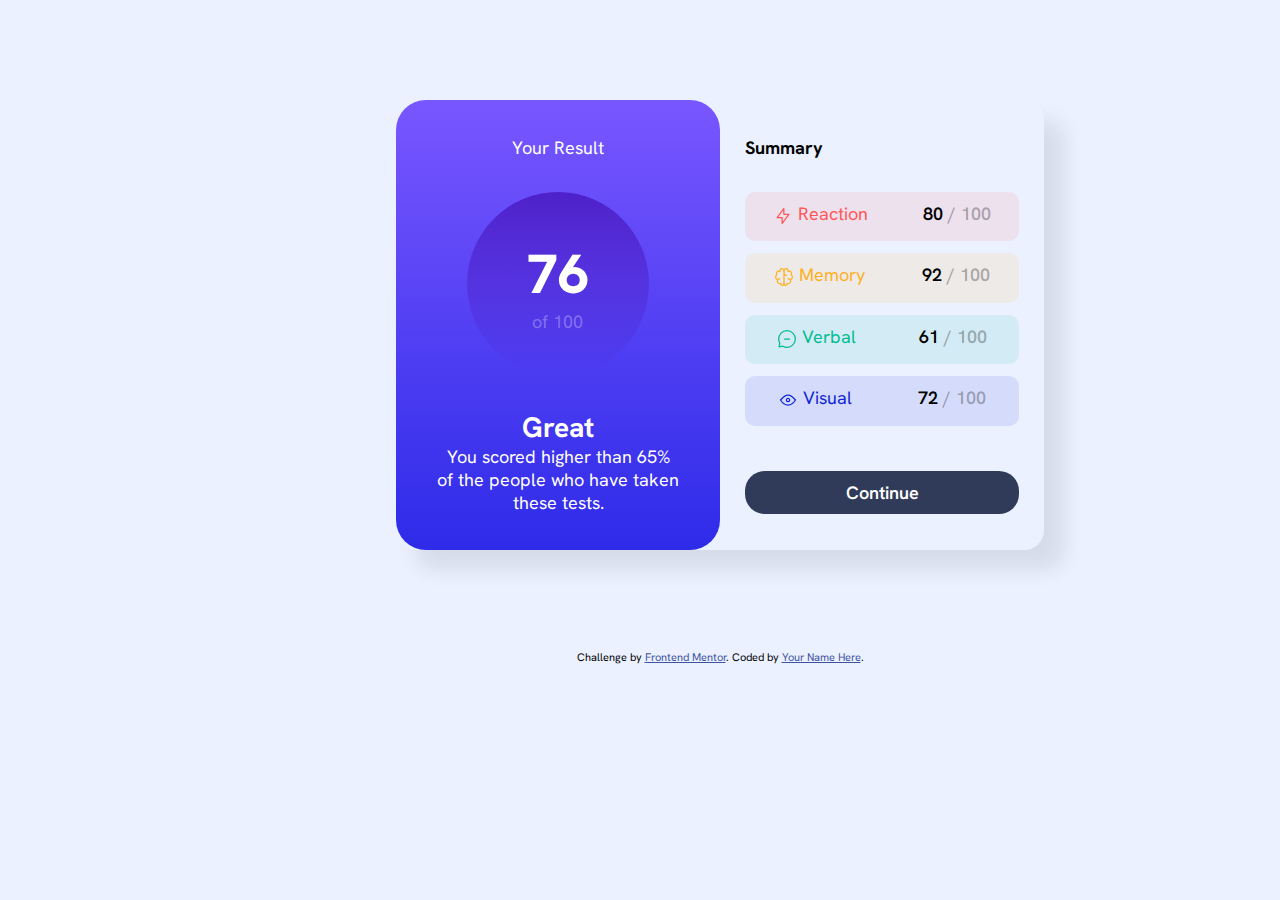
==== results-summary-component-main/index.html @ 086492dc "initial commit" ====
<!DOCTYPE html>
<html lang="en">
<head>
  <meta charset="UTF-8">
  <meta name="viewport" content="width=device-width, initial-scale=1.0"> <!-- displays site properly based on user's device -->

  <link rel="icon" type="image/png" sizes="32x32" href="./assets/images/favicon-32x32.png">
  <link rel="stylesheet" href="style/style.css">

  <title>Frontend Mentor | Results summary component</title>

  <!-- Feel free to remove these styles or customise in your own stylesheet 👍 -->
  <style>
    .attribution { font-size: 11px; text-align: center; }
    .attribution a { color: hsl(228, 45%, 44%); }
  </style>
</head>
<body>
  <div class="container">
    <div class="result">
      <div class="item">
        <p>Your Result</p>
      </div>

      <div class="pontuation item">
        <p><span id="result-number">76</span><br>of 100</p>
      </div>
      
      <div class="item">
        <span class="result-compliment">Great</span>
        <p>You scored higher than 65% of the people who have taken these tests.</p>
      </div>
      
    </div>
    <div class="summary-container">
      <div id="title">
        <p>Summary</p>
      </div>
      <div class="summary-list">
        <div class="item reaction">
          <div class="image-item-container">
            <img src="assets/images/icon-reaction.svg" alt="reaction icon" class="icon">
            Reaction
          </div>
          <div class="card-pontuation"> 80 <span class="out-of">/ 100</span></div>
        </div>
        <div class="item memory">
          <div>
            <img src="assets/images/icon-memory.svg" alt="reaction icon" class="icon">
            Memory
          </div>
          <div class="card-pontuation"> 92 <span class="out-of">/ 100</span></div>
        </div>
        <div class="item verbal">
          <div>
            <img src="assets/images/icon-verbal.svg" alt="reaction icon" class="icon">
            Verbal
          </div>
          <div class="card-pontuation"> 61 <span class="out-of">/ 100</span></div>
        </div>
        <div class="item visual">
          <div>
            <img src="assets/images/icon-visual.svg" alt="reaction icon" class="icon">
            Visual
          </div>
          <div class="card-pontuation"> 72 <span class="out-of">/ 100</span></div>
        </div>
      </div>
      <div class="continue-btn">Continue</div>
    </div>    
  </div>
  <div class="attribution">
    Challenge by <a href="https://www.frontendmentor.io?ref=challenge" target="_blank">Frontend Mentor</a>. 
    Coded by <a href="#">Your Name Here</a>.
  </div>
</body>
</html>
---- results-summary-component-main/style/style.css ----
* {
    box-sizing: border-box;
    margin: 0 auto;
}

@font-face {
    font-family: 'Hanken Grotesk';
    src: url('../assets/fonts/HankenGrotesk-VariableFont_wght.ttf') format('truetype');
}

body {
    width: 1440px;
    background-color: hsl(221, 100%, 96%);
    font-size: 18px;
    font-family: 'Hanken Grotesk';
}


.container {
    width: 45%;
    height: 450px;
    margin: 100px auto;
    display: flex;
    box-shadow: 20px 20px 20px hsla(0, 0%, 15%, 0.1);
    border-radius: 20px;
}

.result {
    width: 50%;
    background-image: linear-gradient(to bottom, hsl(252, 100%, 67%), hsl(241, 81%, 54%));
    padding: 20px 10px;
    text-align: center;
    color: white;
    display: flex;
    flex-wrap: wrap;
    align-content: space-around;
    justify-content: center;
    border-radius: 30px;
}

.result > .item {
    min-width: 60%;
}

.item > p {
    width: 80%;
}

.pontuation {
    background-image: linear-gradient(to bottom, hsla(256, 72%, 46%, 1), hsla(241, 72%, 46%, 0));
    width: 50%;
    height: 45%;
    border-radius: 50%;
}

.pontuation p {
    position: relative;
    top: 25%;
    color: rgba(255, 255, 255, 0.3);
}

#result-number {
    font-size: 55px;
    font-weight: 800;
    color: white;
}

.result-compliment {
    font-size: 28px;
    font-weight: 700;
    margin: auto;
}


.summary-container {
    width: 50%;
    padding: 20px 10px;
}

.summary-container {
    display: flex;
    flex-wrap: wrap;
    justify-content: center;
    align-content: space-around;
}

.summary-list {
    width: 100%;
    height: 60%;
    display: flex;
    flex-wrap: wrap;
}

.summary-list .item {
    min-width: 90%;
    height: 20%;
    padding: 10px 0px;
    border-radius: 10px;
    display: flex;
    align-items: baseline;
}

.icon {
    vertical-align: middle;
}

.reaction {
    color: hsl(0, 100%, 67%);
    background-color: hsl(0, 100%, 67%, 0.1);
}

.memory {
    color: hsl(39, 100%, 56%);
    background-color: hsl(39, 100%, 56%, 0.1);
}

.verbal {
    color: hsl(166, 100%, 37%);
    background-color: hsl(166, 100%, 37%, 0.1);
}

.visual {
    color: hsl(234, 85%, 45%);
    background-color: hsl(234, 85%, 45%, 0.1);
}

.card-pontuation {
    color: black;
    font-weight: 600;
}

.out-of {
    color: rgba(0, 0, 0, 0.3);
}

#title {
    width: 90%;
    font-weight: 700;
}

.continue-btn {
    color: white;
    text-align: center;
    vertical-align: middle;
    width: 90%;
    background-color: #303B59;
    padding: 10px;
    border-radius: 20px;
    font-weight: 600;
}
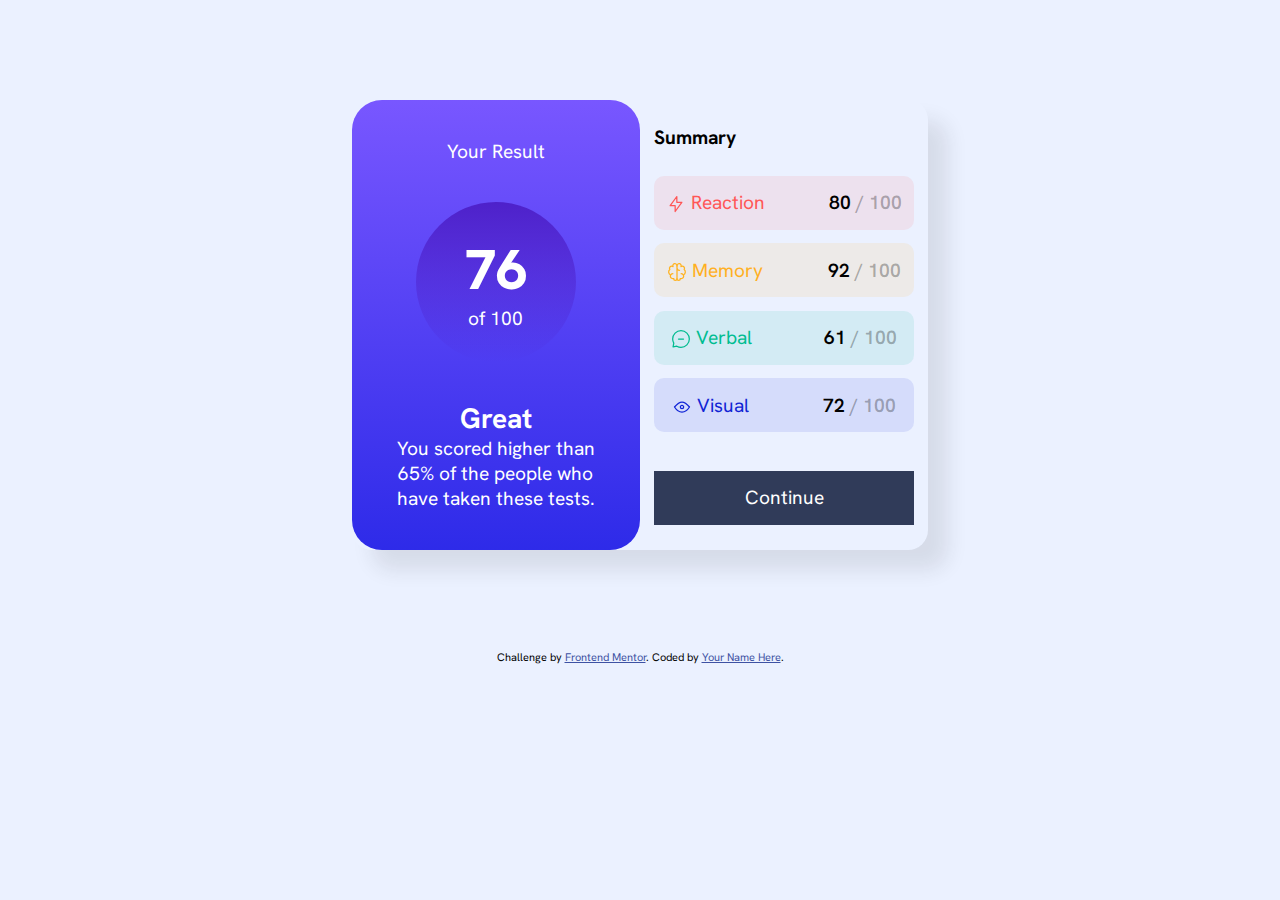
==== commit bd2464a7: "feat(summary-component): add responsiveness" ====
--- a/results-summary-component-main/index.html
+++ b/results-summary-component-main/index.html
@@ -23,7 +23,10 @@
       </div>
 
       <div class="pontuation item">
-        <p><span id="result-number">76</span><br>of 100</p>
+        <p>
+          <div><span id="result-number">76</span></div>
+          <div>of 100</div>
+        </p>
       </div>
       
       <div class="item">
@@ -66,7 +69,7 @@
           <div class="card-pontuation"> 72 <span class="out-of">/ 100</span></div>
         </div>
       </div>
-      <div class="continue-btn">Continue</div>
+      <div class="continue-btn"><p>Continue</p></div>
     </div>    
   </div>
   <div class="attribution">
--- a/results-summary-component-main/style/style.css
+++ b/results-summary-component-main/style/style.css
@@ -9,9 +9,8 @@
 }
 
 body {
-    width: 1440px;
     background-color: hsl(221, 100%, 96%);
-    font-size: 18px;
+    font-size: 1.2rem;
     font-family: 'Hanken Grotesk';
 }
 
@@ -23,6 +22,7 @@
     display: flex;
     box-shadow: 20px 20px 20px hsla(0, 0%, 15%, 0.1);
     border-radius: 20px;
+    align-content: space-evenly;
 }
 
 .result {
@@ -38,29 +38,28 @@
     border-radius: 30px;
 }
 
-.result > .item {
-    min-width: 60%;
-}
-
-.item > p {
-    width: 80%;
+.item {
+    flex-basis: 80%;
 }
 
 .pontuation {
+    display: flex;
+    align-items: center; 
+    justify-content: center;
+    flex-direction: column;
+    max-width: 60%;
     background-image: linear-gradient(to bottom, hsla(256, 72%, 46%, 1), hsla(241, 72%, 46%, 0));
-    width: 50%;
-    height: 45%;
+    aspect-ratio: 1 / 1;
     border-radius: 50%;
 }
 
+
 .pontuation p {
-    position: relative;
-    top: 25%;
     color: rgba(255, 255, 255, 0.3);
 }
 
 #result-number {
-    font-size: 55px;
+    font-size: 3.5rem;
     font-weight: 800;
     color: white;
 }
@@ -74,14 +73,13 @@
 
 .summary-container {
     width: 50%;
-    padding: 20px 10px;
 }
 
 .summary-container {
     display: flex;
     flex-wrap: wrap;
     justify-content: center;
-    align-content: space-around;
+    align-content: space-evenly;
 }
 
 .summary-list {
@@ -92,12 +90,14 @@
 }
 
 .summary-list .item {
+    gap: 15%;
     min-width: 90%;
     height: 20%;
     padding: 10px 0px;
     border-radius: 10px;
     display: flex;
-    align-items: baseline;
+    align-items: center;
+    justify-content: center;
 }
 
 .icon {
@@ -145,6 +145,60 @@
     width: 90%;
     background-color: #303B59;
     padding: 10px;
-    border-radius: 20px;
+    border-radius: 3rem';
     font-weight: 600;
+    height: 12%;
+    display: flex;
+    align-items: center;
+}
+
+
+@media (max-width: 1200px) {
+    .body {
+        width: auto;
+    }
+
+    .container {
+        flex-direction: column;
+        width:60%;
+        height: 450px;
+    }
+
+    .result {
+        width: 100%;
+    }
+}
+
+@media (max-width: 480px) {
+    .body {
+        width: auto;
+    }
+
+    .container {
+        margin: 0 auto;
+        flex-direction: column;
+        width:100%;
+        height: auto;
+    }
+
+    .result {
+        border-radius: 0 0 10% 10%;
+        width: 100%;
+        height: 45vh;
+    }
+
+    .summary-container {
+        width: 100%;
+        height: 55vh;
+    }
+
+    .pontuation {
+        max-width: 40%;
+        min-width: 40%;
+        border-radius: 50%;
+    }
+
+    .summary-list .item {
+        gap: 35%;
+    }
 }